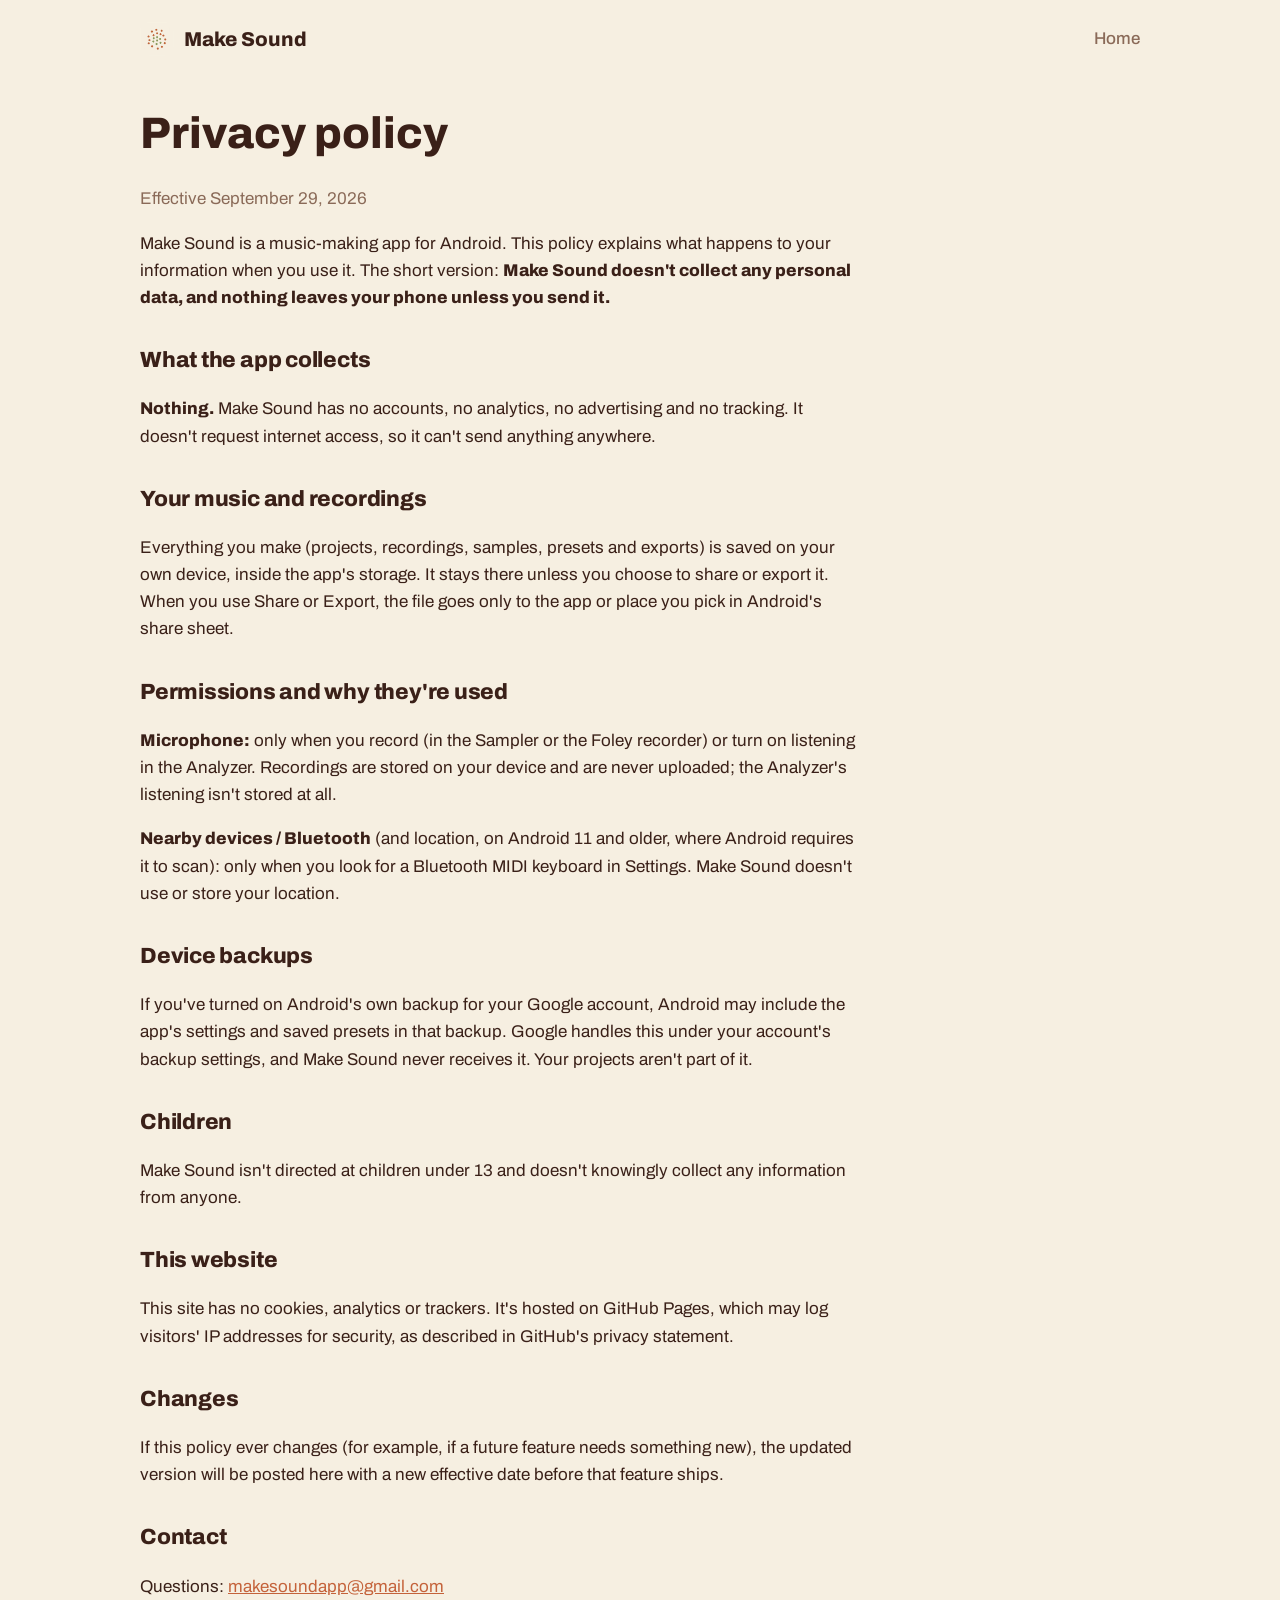
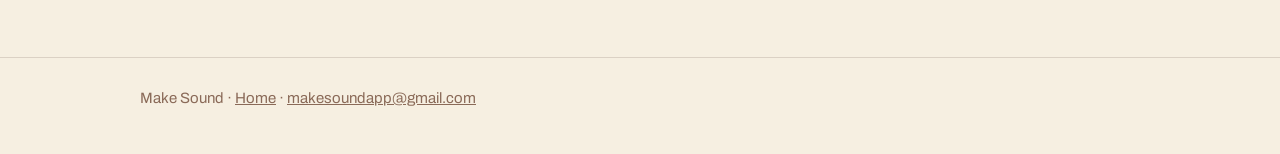
==== privacy.html @ f260d246 "Make Sound website: landing page and privacy policy Co-Authored-By: Claude Opus 5.5 <noreply@anthrop" ====
<!doctype html>
<html lang="en">
<head>
  <meta charset="utf-8">
  <meta name="viewport" content="width=device-width, initial-scale=1">
  <title>Make Sound: privacy policy</title>
  <meta name="description" content="Make Sound's privacy policy: the app collects no personal data.">
  <link rel="icon" href="img/icon.png">
  <link rel="stylesheet" href="style.css">
</head>
<body>
  <div class="wrap">
    <header class="top">
      <a class="brand" href="./"><img src="img/icon.png" alt="">Make Sound</a>
      <nav class="nav"><a href="./">Home</a></nav>
    </header>

    <main class="doc">
      <h1>Privacy policy</h1>
      <p class="meta">Effective September 29, 2026</p>

      <p>Make Sound is a music-making app for Android. This policy explains what happens to your information when you use it.
      The short version: <strong>Make Sound doesn't collect any personal data, and nothing leaves your phone unless you send it.</strong></p>

      <h2>What the app collects</h2>
      <p><strong>Nothing.</strong> Make Sound has no accounts, no analytics, no advertising and no tracking. It doesn't request
      internet access, so it can't send anything anywhere.</p>

      <h2>Your music and recordings</h2>
      <p>Everything you make (projects, recordings, samples, presets and exports) is saved on your own device, inside the app's
      storage. It stays there unless you choose to share or export it. When you use Share or Export, the file goes only to the
      app or place you pick in Android's share sheet.</p>

      <h2>Permissions and why they're used</h2>
      <p><strong>Microphone:</strong> only when you record (in the Sampler or the Foley recorder) or turn on listening in the
      Analyzer. Recordings are stored on your device and are never uploaded; the Analyzer's listening isn't stored at all.</p>
      <p><strong>Nearby devices / Bluetooth</strong> (and location, on Android 11 and older, where Android requires it to scan):
      only when you look for a Bluetooth MIDI keyboard in Settings. Make Sound doesn't use or store your location.</p>

      <h2>Device backups</h2>
      <p>If you've turned on Android's own backup for your Google account, Android may include the app's settings and saved
      presets in that backup. Google handles this under your account's backup settings, and Make Sound never receives it.
      Your projects aren't part of it.</p>

      <h2>Children</h2>
      <p>Make Sound isn't directed at children under 13 and doesn't knowingly collect any information from anyone.</p>

      <h2>This website</h2>
      <p>This site has no cookies, analytics or trackers. It's hosted on GitHub Pages, which may log visitors' IP
      addresses for security, as described in GitHub's privacy statement.</p>

      <h2>Changes</h2>
      <p>If this policy ever changes (for example, if a future feature needs something new), the updated version will be
      posted here with a new effective date before that feature ships.</p>

      <h2>Contact</h2>
      <p>Questions: <a href="mailto:makesoundapp@gmail.com">makesoundapp@gmail.com</a></p>
    </main>
  </div>
  <footer>
    <div class="wrap">Make Sound · <a href="./">Home</a> · <a href="mailto:makesoundapp@gmail.com">makesoundapp@gmail.com</a></div>
  </footer>
</body>
</html>
---- style.css ----
/* Make Sound site: the app's own palette and fonts (Archivo, DM Mono; both SIL Open Font License). */
@font-face { font-family: "Archivo"; src: url("fonts/archivo_regular.ttf") format("truetype"); font-weight: 400; font-display: swap; }
@font-face { font-family: "Archivo"; src: url("fonts/archivo_medium.ttf") format("truetype"); font-weight: 500; font-display: swap; }
@font-face { font-family: "Archivo"; src: url("fonts/archivo_extrabold.ttf") format("truetype"); font-weight: 800; font-display: swap; }
@font-face { font-family: "DM Mono"; src: url("fonts/dm_mono_medium.ttf") format("truetype"); font-weight: 500; font-display: swap; }

:root {
  --bg: #F6EFE1;
  --card: #EFE4D0;
  --ink: #3A2018;
  --muted: #8A6A58;
  --accent: #C4623A;
  --green: #8A9A5B;
  --line: rgba(58, 32, 24, 0.14);
}
@media (prefers-color-scheme: dark) {
  :root {
    --bg: #211813;
    --card: #2E221B;
    --ink: #F6EFE1;
    --muted: #BFA897;
    --accent: #E07A4F;
    --green: #A3B36F;
    --line: rgba(246, 239, 225, 0.14);
  }
}

* { box-sizing: border-box; }
html { -webkit-text-size-adjust: 100%; }
body {
  margin: 0;
  background: var(--bg);
  color: var(--ink);
  font: 400 17px/1.6 "Archivo", system-ui, sans-serif;
}
a { color: var(--accent); }
img { max-width: 100%; display: block; }
.wrap { max-width: 1040px; margin: 0 auto; padding: 0 20px; }

/* Header */
.top { display: flex; align-items: center; justify-content: space-between; padding: 22px 0; }
.brand { display: flex; align-items: center; gap: 10px; font-weight: 800; font-size: 20px; color: var(--ink); text-decoration: none; }
.brand img { width: 34px; height: 34px; border-radius: 9px; }
.nav a { color: var(--muted); text-decoration: none; margin-left: 18px; font-weight: 500; }
.nav a:hover { color: var(--ink); }

/* Hero */
.hero { display: grid; grid-template-columns: 1.1fr 0.9fr; gap: 40px; align-items: center; padding: 40px 0 56px; }
.hero h1 { font-weight: 800; font-size: clamp(40px, 7vw, 68px); line-height: 1.02; margin: 0 0 16px; letter-spacing: -0.02em; }
.hero p.lead { font-size: 20px; color: var(--muted); margin: 0 0 24px; max-width: 30em; }
.tags { font: 500 13px "DM Mono", monospace; color: var(--accent); letter-spacing: 0.08em; text-transform: uppercase; margin-bottom: 26px; }
.cta { display: inline-block; background: var(--ink); color: var(--bg); padding: 14px 24px; border-radius: 999px; font-weight: 500; text-decoration: none; }
.cta.soft { background: transparent; color: var(--ink); border: 1.5px solid var(--line); margin-left: 8px; }
.promise { margin-top: 18px; color: var(--muted); font-size: 15px; }
.hero .shot { justify-self: center; width: min(300px, 80%); border-radius: 30px; box-shadow: 0 24px 60px rgba(58, 32, 24, 0.22); }

/* Sections */
section { padding: 44px 0; border-top: 1px solid var(--line); }
h2 { font-weight: 800; font-size: 32px; margin: 0 0 8px; letter-spacing: -0.01em; }
.sub { color: var(--muted); margin: 0 0 28px; }
.grid { display: grid; grid-template-columns: repeat(auto-fit, minmax(230px, 1fr)); gap: 16px; }
.card { background: var(--card); border-radius: 22px; padding: 22px; }
.card h3 { margin: 0 0 6px; font-weight: 800; font-size: 19px; display: flex; align-items: center; gap: 9px; }
.card h3 .dot { width: 10px; height: 10px; border-radius: 50%; background: var(--accent); flex: none; }
.card:nth-child(2n) h3 .dot { background: var(--green); }
.card p { margin: 0; color: var(--muted); font-size: 15.5px; }

/* Screenshot strip */
.strip { display: flex; gap: 16px; overflow-x: auto; padding: 6px 2px 18px; scroll-snap-type: x mandatory; }
.strip figure { margin: 0; flex: 0 0 210px; scroll-snap-align: start; }
.strip img { border-radius: 22px; box-shadow: 0 10px 30px rgba(58, 32, 24, 0.16); }
.strip figcaption { font-size: 14px; color: var(--muted); margin-top: 10px; text-align: center; }

/* Promise box */
.pledge { background: var(--ink); color: var(--bg); border-radius: 26px; padding: 30px; }
.pledge h2 { color: var(--bg); }
.pledge ul { margin: 12px 0 0; padding-left: 20px; }
.pledge li { margin: 6px 0; }

/* Text pages (privacy) */
.doc { max-width: 720px; padding-bottom: 40px; }
.doc h1 { font-weight: 800; font-size: 44px; margin: 20px 0 4px; }
.doc h2 { font-size: 22px; margin-top: 32px; }
.doc .meta { color: var(--muted); }

footer { border-top: 1px solid var(--line); padding: 28px 0 44px; color: var(--muted); font-size: 15px; }
footer a { color: var(--muted); }

@media (max-width: 760px) {
  .hero { grid-template-columns: 1fr; padding-top: 16px; }
  .hero .shot { width: min(260px, 70%); }
  .cta.soft { margin: 10px 0 0; }
  .nav a { margin-left: 12px; }
}
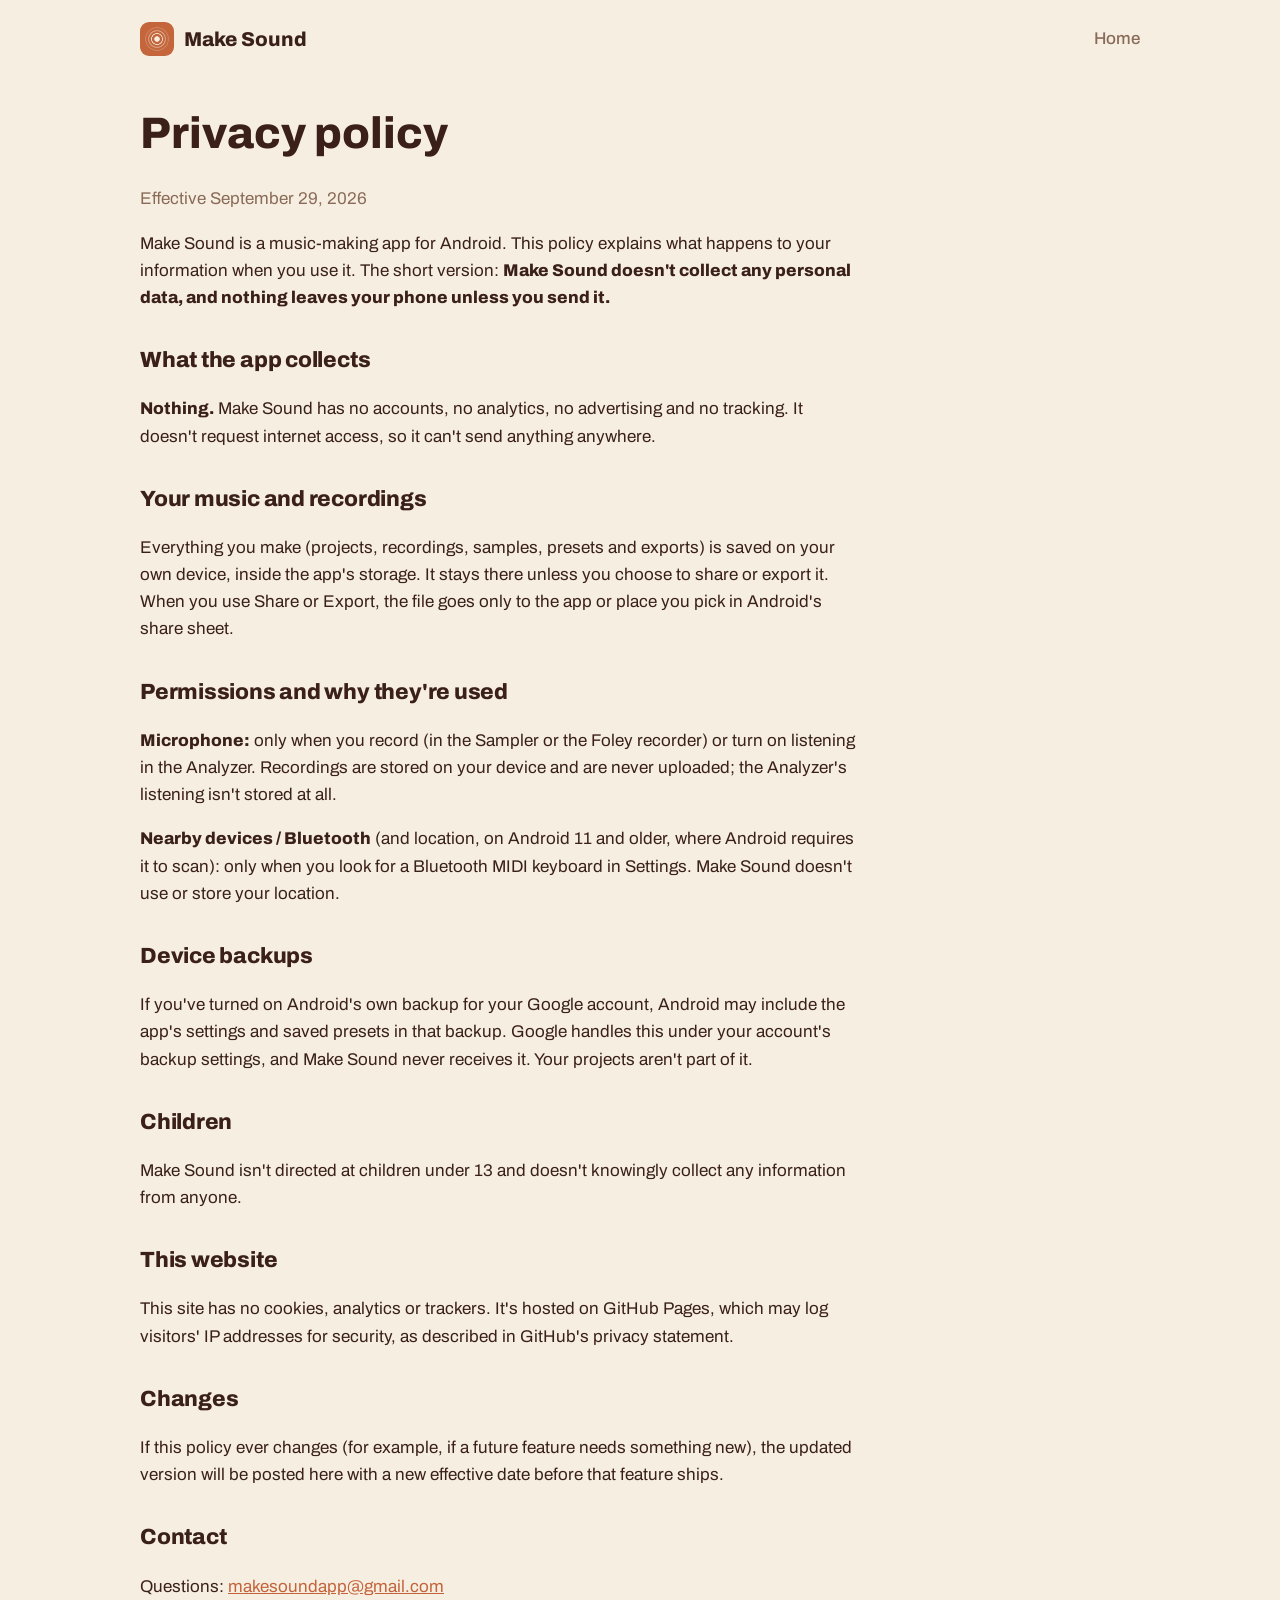
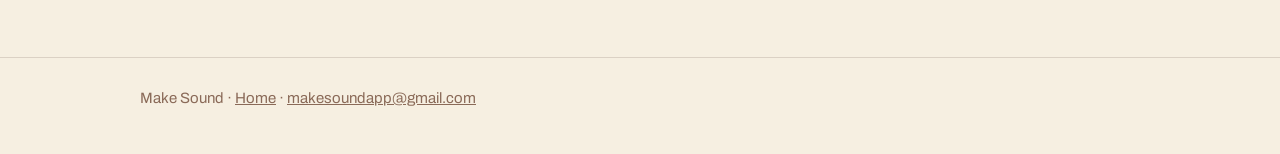
==== commit f5b74a11: "New icon: favicon (ico, svg, 192), apple-touch-icon and header logo Co-Authored-By: Claude Opus 5.5 " ====
--- a/privacy.html
+++ b/privacy.html
@@ -5,7 +5,10 @@
   <meta name="viewport" content="width=device-width, initial-scale=1">
   <title>Make Sound: privacy policy</title>
   <meta name="description" content="Make Sound's privacy policy: the app collects no personal data.">
-  <link rel="icon" href="img/icon.png">
+  <link rel="icon" href="favicon.ico" sizes="48x48">
+  <link rel="icon" href="img/icon.svg" type="image/svg+xml">
+  <link rel="icon" href="img/icon-192.png" sizes="192x192" type="image/png">
+  <link rel="apple-touch-icon" href="img/apple-touch-icon.png">
   <link rel="stylesheet" href="style.css">
 </head>
 <body>
